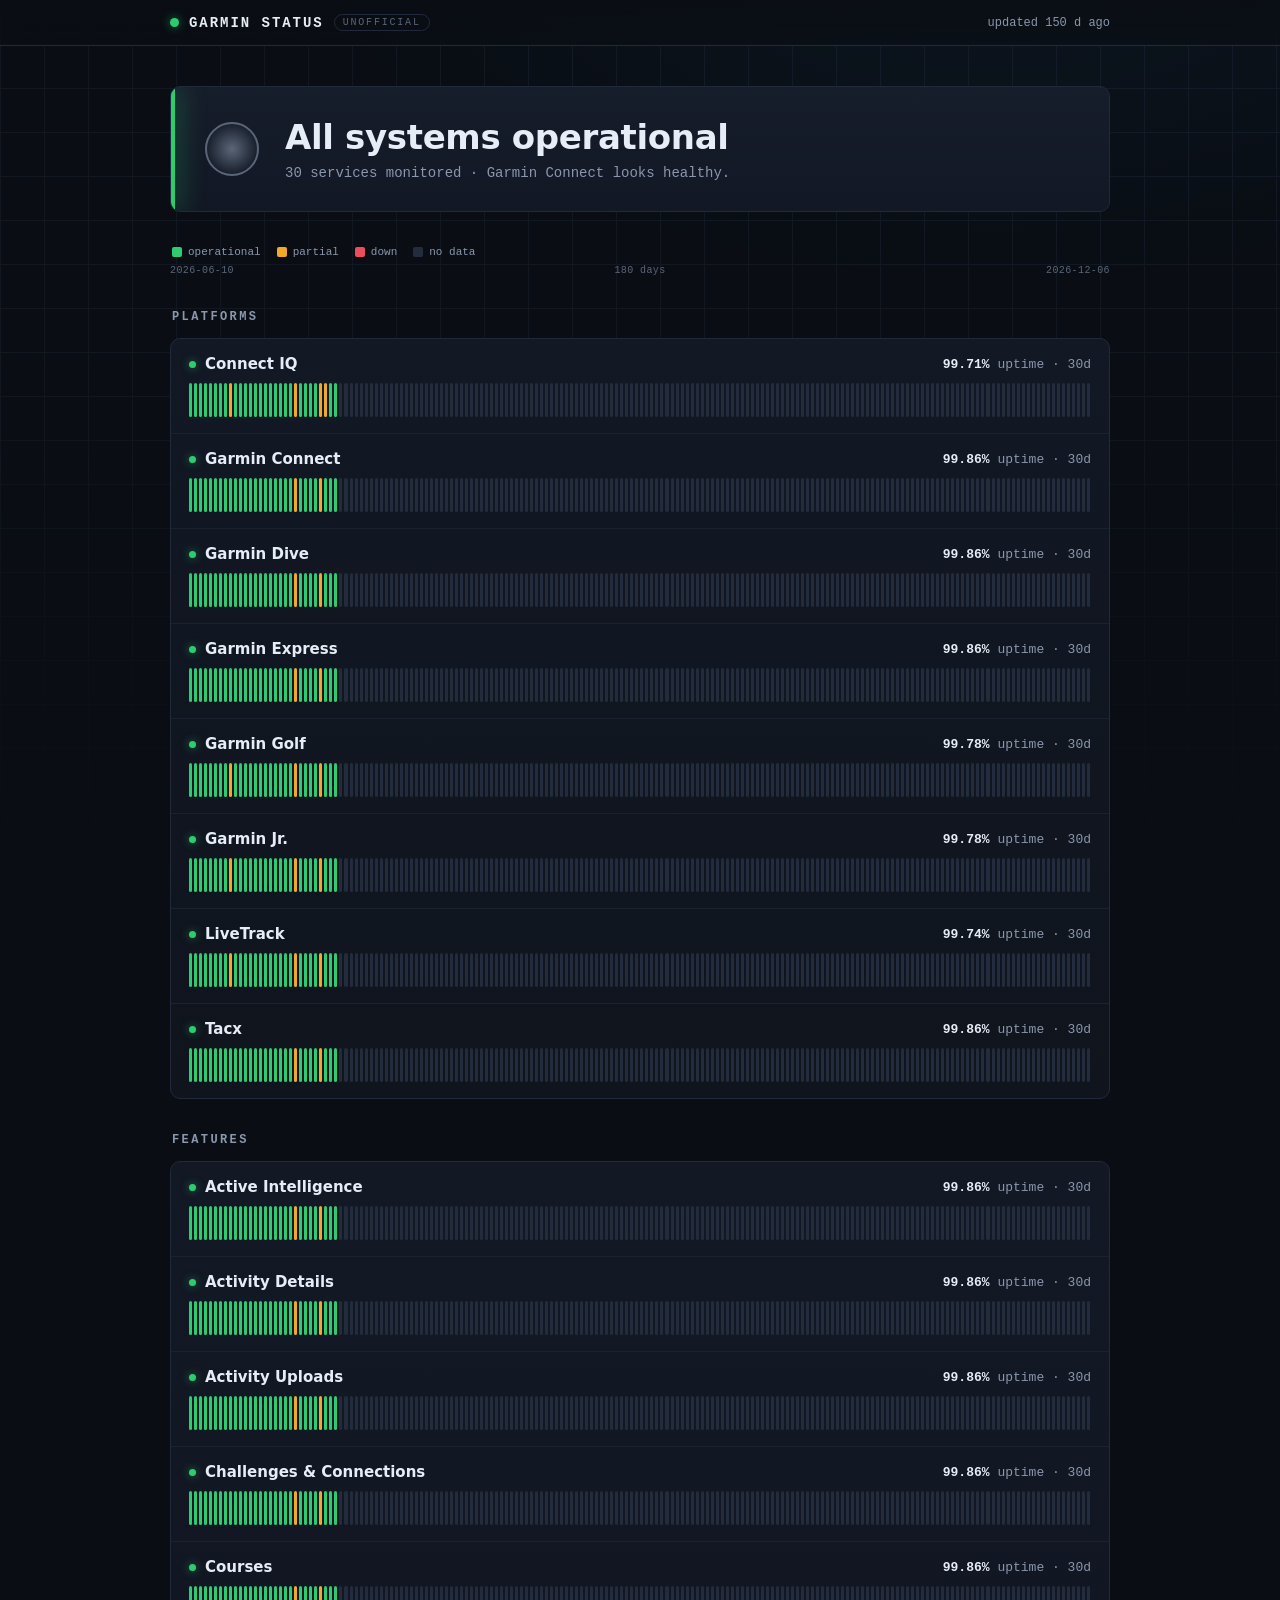
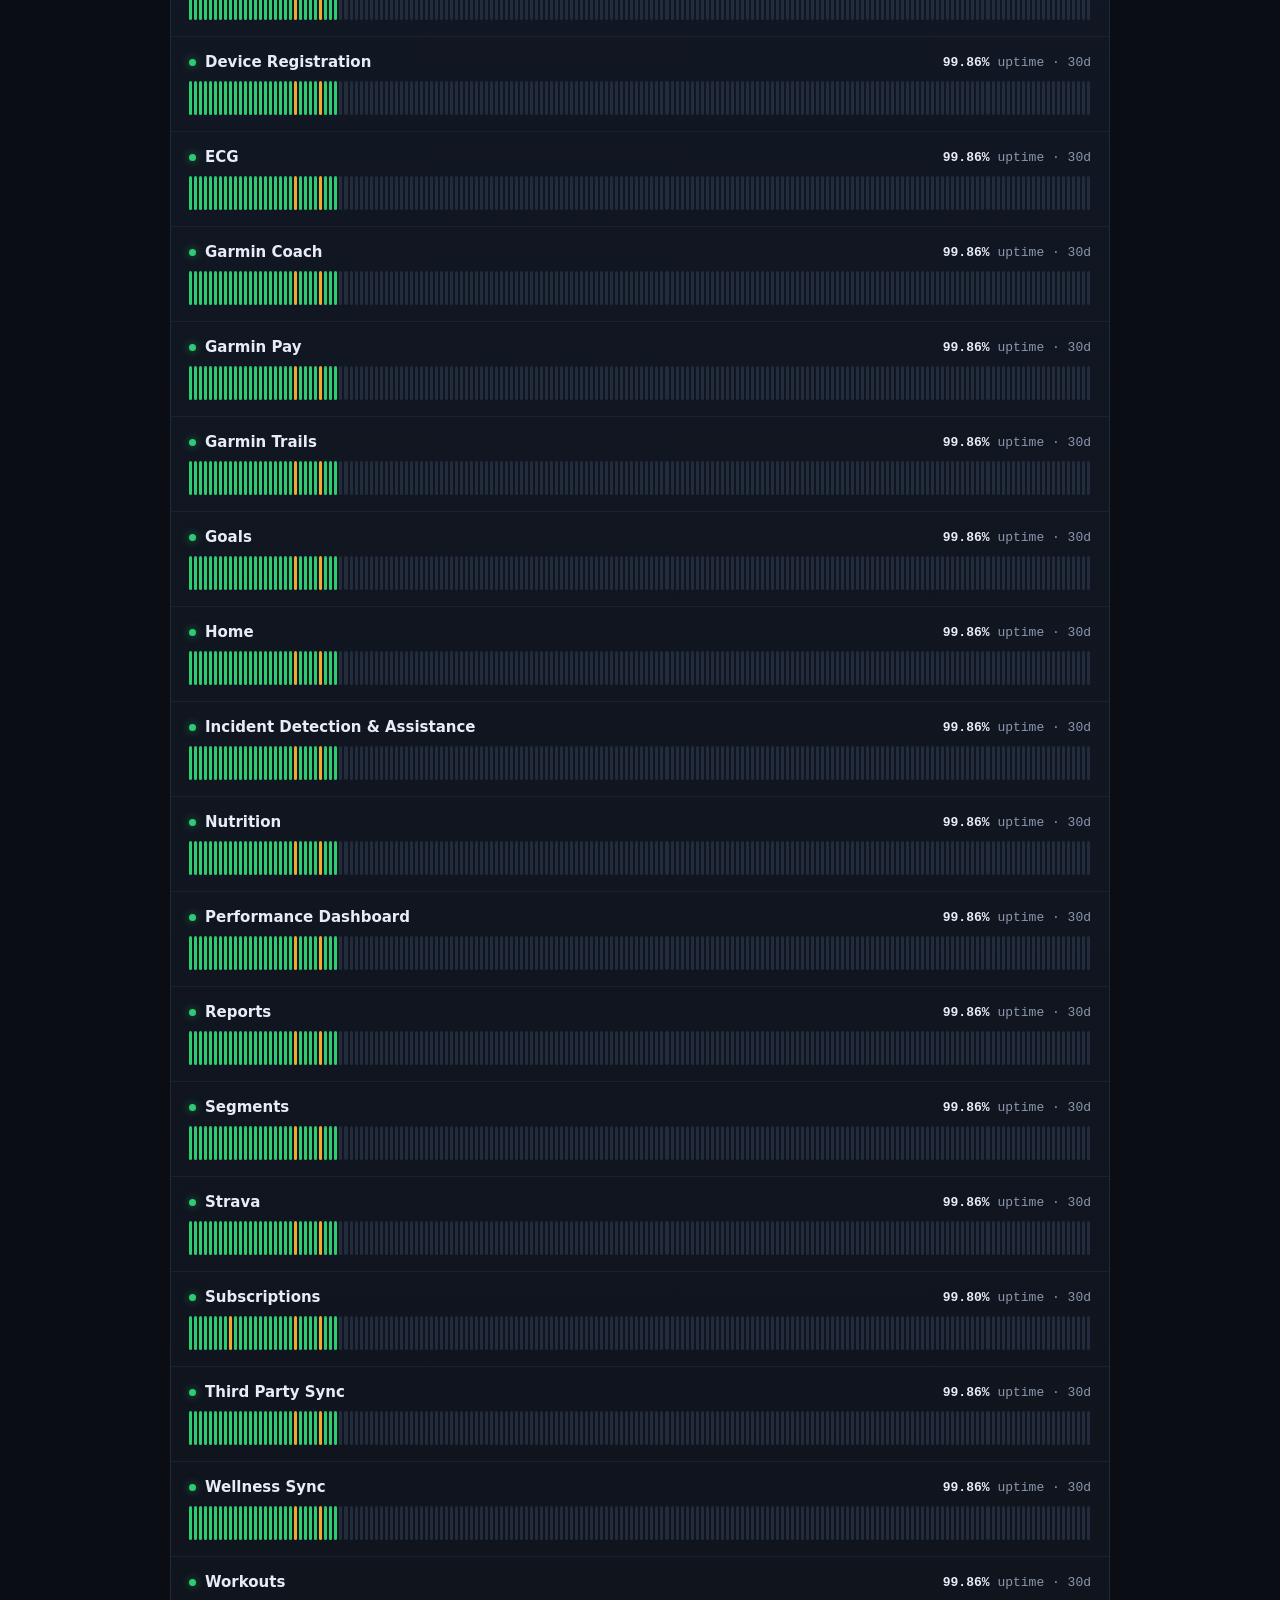
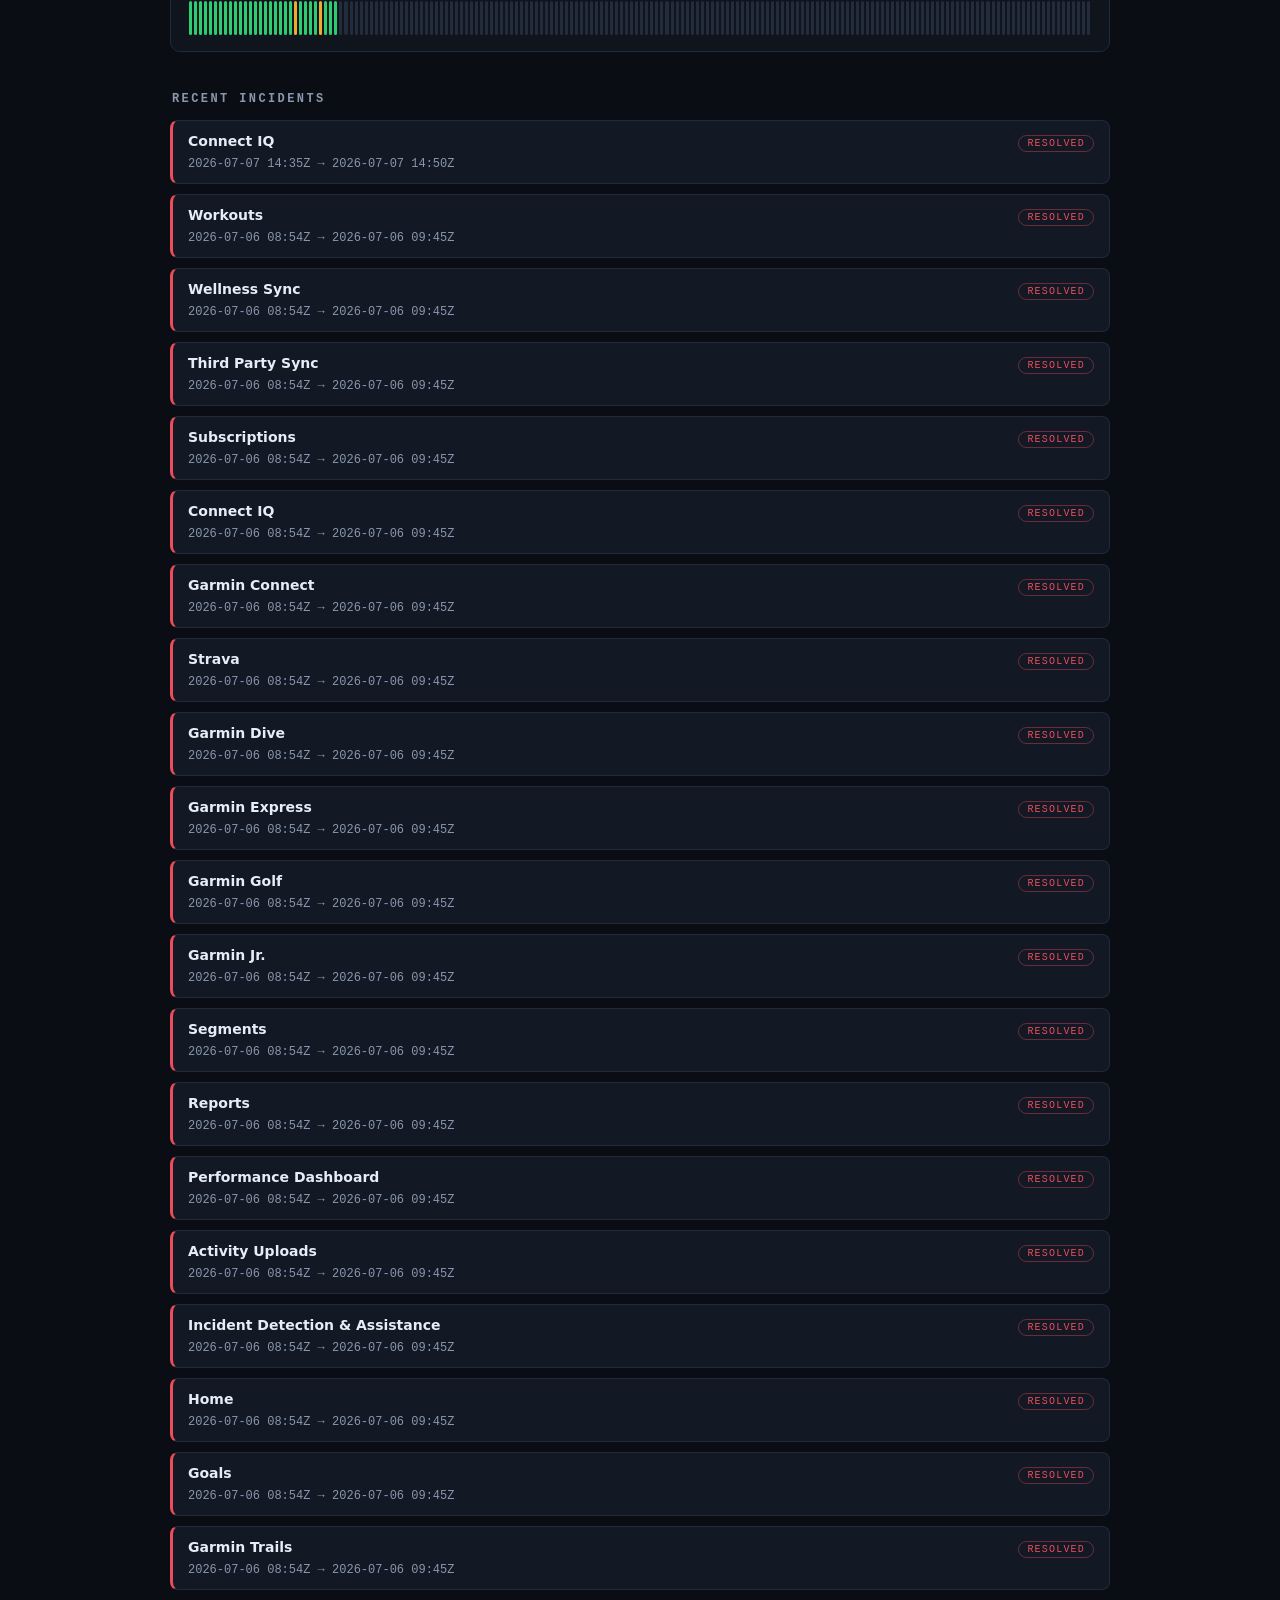
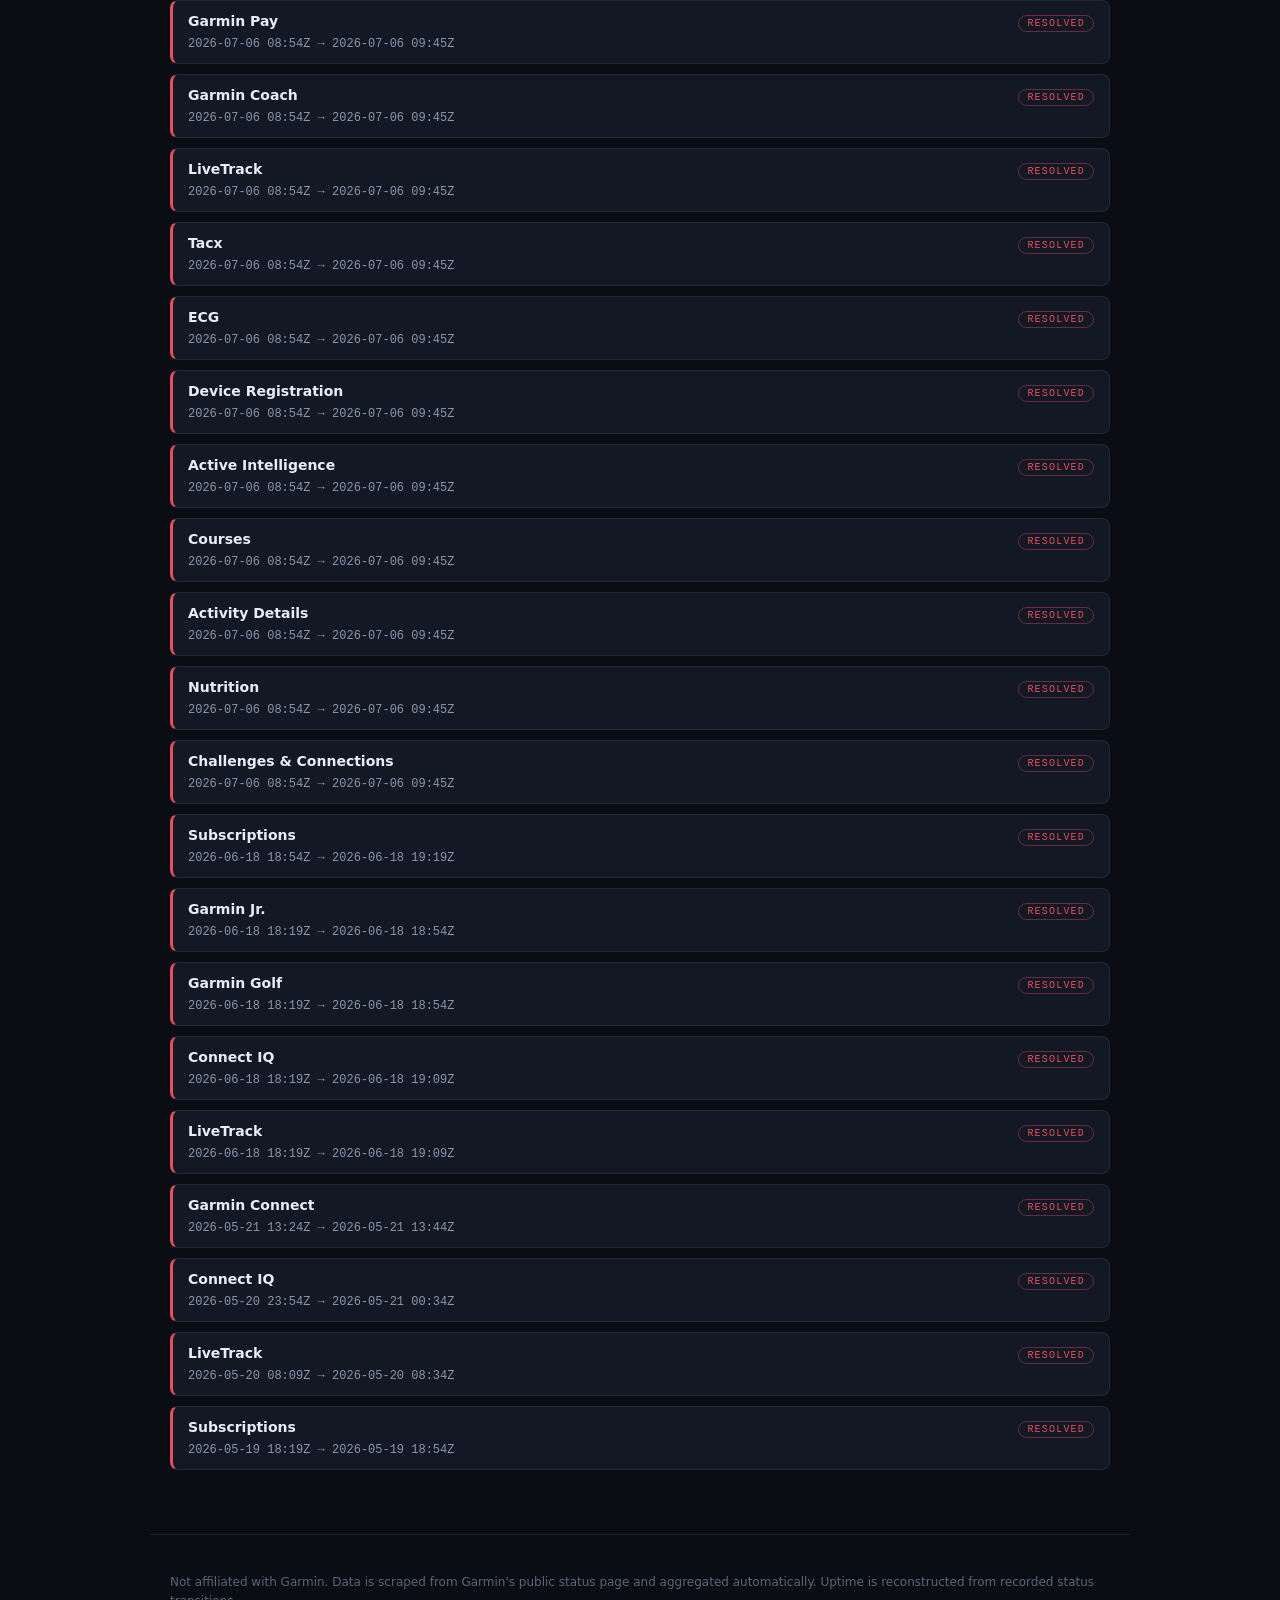
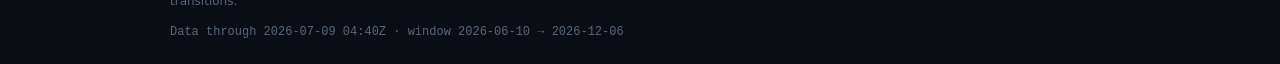
==== index.html @ 55c7b564 "publish status page" ====
<!doctype html>
<html lang="en">
<head>
  <meta charset="utf-8" />
  <meta name="viewport" content="width=device-width, initial-scale=1" />
  <title>Garmin Status — unofficial uptime history</title>
  <meta name="description" content="Unofficial Garmin Connect status page with 180 days of uptime history." />
  <link rel="icon" href="data:image/svg+xml,%3Csvg xmlns='http://www.w3.org/2000/svg' viewBox='0 0 100 100'%3E%3Ctext y='.9em' font-size='90'%3E%F0%9F%93%A1%3C/text%3E%3C/svg%3E" />
  <link rel="stylesheet" href="style.css" />
</head>
<body>
  <div class="grid-bg" aria-hidden="true"></div>

  <header class="masthead">
    <div class="masthead__inner">
      <div class="brand">
        <span class="brand__dot" id="brandDot"></span>
        <span class="brand__name">GARMIN&nbsp;STATUS</span>
        <span class="brand__tag">unofficial</span>
      </div>
      <div class="masthead__meta" id="lastChecked">—</div>
    </div>
  </header>

  <main class="wrap" id="app" aria-live="polite">
    <section class="hero" id="hero">
      <div class="hero__pulse" id="heroPulse"></div>
      <div class="hero__text">
        <h1 class="hero__headline" id="heroHeadline">Loading status…</h1>
        <p class="hero__sub" id="heroSub">Fetching the last 180 days of uptime history.</p>
      </div>
    </section>

    <div id="sections"></div>

    <section class="incidents" id="incidentsSection" hidden>
      <h2 class="section__title">Recent incidents</h2>
      <ol class="incident-list" id="incidentList"></ol>
    </section>
  </main>

  <footer class="foot">
    <p>
      Not affiliated with Garmin. Data is scraped from Garmin's public status page and
      aggregated automatically. Uptime is reconstructed from recorded status transitions.
    </p>
    <p class="foot__span" id="footSpan"></p>
  </footer>

  <div class="tip" id="tip" role="tooltip" hidden></div>

  <script src="app.js"></script>
</body>
</html>
---- style.css ----
/* Garmin Status — instrument-panel / industrial-minimal.
   One dark field, monospace data, semantic status accents. */

:root {
  --bg:        #0a0e14;
  --bg-2:      #0f141d;
  --panel:     #121824;
  --panel-2:   #161d2b;
  --line:      #212a3a;
  --line-soft: #1a2230;
  --text:      #e6edf6;
  --text-dim:  #8a97ad;
  --text-faint:#5a6678;

  --up:      #2ecc71;
  --up-glow: rgba(46, 204, 113, 0.55);
  --partial: #f0a92b;
  --down:    #ec4d5a;
  --down-glow: rgba(236, 77, 90, 0.5);
  --empty:   #232c3c;

  --accent:  #3ba9ff;

  --mono: ui-monospace, "SF Mono", "JetBrains Mono", "Fira Code", Menlo, Consolas, monospace;
  --sans: -apple-system, BlinkMacSystemFont, "Segoe UI", Inter, Roboto, system-ui, sans-serif;

  --radius: 10px;
  --maxw: 980px;
}

* { box-sizing: border-box; }

html, body {
  margin: 0;
  padding: 0;
  background: var(--bg);
  color: var(--text);
  font-family: var(--sans);
  -webkit-font-smoothing: antialiased;
  text-rendering: optimizeLegibility;
}

body { min-height: 100vh; position: relative; overflow-x: hidden; }

/* Atmospheric grid + radial glow behind everything */
.grid-bg {
  position: fixed;
  inset: 0;
  z-index: 0;
  pointer-events: none;
  background:
    radial-gradient(1200px 620px at 78% -8%, rgba(59, 169, 255, 0.10), transparent 60%),
    radial-gradient(900px 500px at 8% 110%, rgba(46, 204, 113, 0.06), transparent 55%),
    linear-gradient(var(--line-soft) 1px, transparent 1px) 0 0 / 100% 44px,
    linear-gradient(90deg, var(--line-soft) 1px, transparent 1px) 0 0 / 44px 100%;
  mask-image: linear-gradient(180deg, #000 0%, #000 40%, transparent 92%);
  opacity: 0.5;
}

.wrap { position: relative; z-index: 1; max-width: var(--maxw); margin: 0 auto; padding: 0 20px 64px; }

/* Masthead ------------------------------------------------------------ */
.masthead {
  position: sticky; top: 0; z-index: 5;
  backdrop-filter: blur(10px);
  background: linear-gradient(180deg, rgba(10, 14, 20, 0.92), rgba(10, 14, 20, 0.62));
  border-bottom: 1px solid var(--line);
}
.masthead__inner {
  max-width: var(--maxw); margin: 0 auto; padding: 14px 20px;
  display: flex; align-items: center; justify-content: space-between; gap: 16px;
}
.brand { display: flex; align-items: center; gap: 10px; }
.brand__dot {
  width: 9px; height: 9px; border-radius: 50%;
  background: var(--text-faint); box-shadow: 0 0 0 0 transparent;
  transition: background .4s ease, box-shadow .4s ease;
}
.brand__name { font-family: var(--mono); font-weight: 600; letter-spacing: .14em; font-size: 14px; }
.brand__tag {
  font-family: var(--mono); font-size: 10px; letter-spacing: .18em; text-transform: uppercase;
  color: var(--text-faint); border: 1px solid var(--line); border-radius: 999px; padding: 2px 8px;
}
.masthead__meta { font-family: var(--mono); font-size: 12px; color: var(--text-dim); }

/* Hero ---------------------------------------------------------------- */
.hero {
  position: relative;
  margin: 40px 0 34px;
  padding: 30px 30px 30px 34px;
  border: 1px solid var(--line);
  border-radius: var(--radius);
  background: linear-gradient(180deg, var(--panel-2), var(--panel));
  display: flex; align-items: center; gap: 26px;
  overflow: hidden;
}
.hero::before {
  content: ""; position: absolute; left: 0; top: 0; bottom: 0; width: 4px;
  background: var(--text-faint); transition: background .5s ease, box-shadow .5s ease;
}
.hero.is-up::before      { background: var(--up);      box-shadow: 0 0 26px 2px var(--up-glow); }
.hero.is-partial::before { background: var(--partial); box-shadow: 0 0 26px 2px rgba(240,169,43,.45); }
.hero.is-down::before    { background: var(--down);    box-shadow: 0 0 26px 2px var(--down-glow); }

.hero__pulse {
  flex: 0 0 auto; width: 54px; height: 54px; border-radius: 50%;
  background: radial-gradient(circle at 50% 50%, var(--text-faint), transparent 70%);
  position: relative;
}
.hero__pulse::after {
  content: ""; position: absolute; inset: 0; border-radius: 50%;
  border: 2px solid currentColor; color: var(--text-faint);
}
.hero.is-up .hero__pulse      { color: var(--up); }
.hero.is-partial .hero__pulse { color: var(--partial); }
.hero.is-down .hero__pulse    { color: var(--down); }
.hero.is-up .hero__pulse::after,
.hero.is-partial .hero__pulse::after,
.hero.is-down .hero__pulse::after { animation: ping 2.4s ease-out infinite; }
@keyframes ping {
  0%   { transform: scale(.55); opacity: .9; }
  70%  { transform: scale(1.25); opacity: 0; }
  100% { opacity: 0; }
}

.hero__headline { margin: 0; font-size: clamp(22px, 4vw, 34px); font-weight: 650; letter-spacing: -0.01em; }
.hero__sub { margin: 8px 0 0; color: var(--text-dim); font-size: 14px; font-family: var(--mono); }

/* Sections & service rows -------------------------------------------- */
.section { margin: 34px 0; animation: rise .5s both; }
.section__title {
  font-family: var(--mono); font-size: 12px; letter-spacing: .2em; text-transform: uppercase;
  color: var(--text-dim); margin: 0 0 14px; padding-left: 2px;
}

.panel {
  border: 1px solid var(--line); border-radius: var(--radius);
  background: linear-gradient(180deg, var(--panel), var(--bg-2));
  overflow: hidden;
}
.svc {
  padding: 16px 18px;
  border-top: 1px solid var(--line-soft);
}
.svc:first-child { border-top: none; }
.svc__head { display: flex; align-items: baseline; justify-content: space-between; gap: 12px; margin-bottom: 10px; }
.svc__name { font-weight: 560; font-size: 15px; display: flex; align-items: center; gap: 9px; }
.svc__name .pip { width: 7px; height: 7px; border-radius: 50%; background: var(--empty); flex: 0 0 auto; }
.svc__name.is-up .pip      { background: var(--up);      box-shadow: 0 0 8px var(--up-glow); }
.svc__name.is-down .pip    { background: var(--down);    box-shadow: 0 0 8px var(--down-glow); }
.svc__uptime { font-family: var(--mono); font-size: 13px; color: var(--text-dim); white-space: nowrap; }
.svc__uptime b { color: var(--text); font-weight: 600; }

/* 180-day bar strip */
.bars {
  display: flex; gap: 2px; align-items: stretch; height: 34px;
  overflow-x: auto; overflow-y: hidden; scrollbar-width: none;
}
.bars::-webkit-scrollbar { display: none; }
.bar {
  flex: 1 0 3px; min-width: 3px; border-radius: 2px;
  background: var(--empty);
  transition: transform .1s ease, filter .1s ease;
  cursor: default;
}
.bar.up      { background: var(--up); }
.bar.partial { background: var(--partial); }
.bar.down    { background: var(--down); }
.bar:hover { transform: scaleY(1.12); filter: brightness(1.25); }

.bars__axis {
  display: flex; justify-content: space-between;
  font-family: var(--mono); font-size: 10px; color: var(--text-faint);
  margin-top: 7px; letter-spacing: .04em;
}

/* Incidents ----------------------------------------------------------- */
.incidents { margin-top: 40px; }
.incident-list { list-style: none; margin: 0; padding: 0; display: grid; gap: 10px; }
.incident {
  border: 1px solid var(--line); border-left: 3px solid var(--down);
  border-radius: 8px; background: var(--panel);
  padding: 12px 15px;
}
.incident.ongoing { border-left-color: var(--partial); }
.incident__top { display: flex; justify-content: space-between; gap: 12px; align-items: baseline; }
.incident__svc { font-weight: 560; font-size: 14px; }
.incident__badge {
  font-family: var(--mono); font-size: 10px; letter-spacing: .12em; text-transform: uppercase;
  color: var(--down); border: 1px solid rgba(236,77,90,.4); border-radius: 999px; padding: 2px 8px;
}
.incident.ongoing .incident__badge { color: var(--partial); border-color: rgba(240,169,43,.45); }
.incident__when { font-family: var(--mono); font-size: 12px; color: var(--text-dim); margin-top: 5px; }
.incident__reasons { margin: 8px 0 0; padding-left: 16px; color: var(--text-dim); font-size: 13px; }

/* Footer -------------------------------------------------------------- */
.foot {
  position: relative; z-index: 1; max-width: var(--maxw); margin: 0 auto;
  padding: 26px 20px 48px; color: var(--text-faint); font-size: 12px; line-height: 1.6;
  border-top: 1px solid var(--line-soft);
}
.foot__span { font-family: var(--mono); margin-top: 6px; }

/* Tooltip ------------------------------------------------------------- */
.tip {
  position: fixed; z-index: 20; pointer-events: none;
  background: #05070b; border: 1px solid var(--line);
  border-radius: 7px; padding: 7px 10px; font-family: var(--mono); font-size: 11.5px;
  color: var(--text); box-shadow: 0 8px 26px rgba(0,0,0,.5);
  transform: translate(-50%, -120%); white-space: nowrap;
}
.tip .tip__date { color: var(--text-dim); }
.tip .tip__pct { font-weight: 600; }
.tip .tip__pct.up { color: var(--up); }
.tip .tip__pct.partial { color: var(--partial); }
.tip .tip__pct.down { color: var(--down); }
.tip .tip__pct.empty { color: var(--text-faint); }

/* Legend -------------------------------------------------------------- */
.legend { display: flex; gap: 16px; flex-wrap: wrap; margin: 6px 2px 0; font-family: var(--mono); font-size: 11px; color: var(--text-dim); }
.legend span { display: inline-flex; align-items: center; gap: 6px; }
.legend i { width: 10px; height: 10px; border-radius: 2px; display: inline-block; }
.legend .up { background: var(--up); }
.legend .partial { background: var(--partial); }
.legend .down { background: var(--down); }
.legend .empty { background: var(--empty); }

.error { color: var(--down); font-family: var(--mono); font-size: 14px; }

@keyframes rise { from { opacity: 0; transform: translateY(10px); } to { opacity: 1; transform: none; } }

@media (max-width: 560px) {
  .hero { padding: 22px; gap: 18px; }
  .hero__pulse { width: 42px; height: 42px; }
  .svc__head { flex-direction: column; gap: 4px; }
}

@media (prefers-reduced-motion: reduce) {
  * { animation: none !important; transition: none !important; }
}
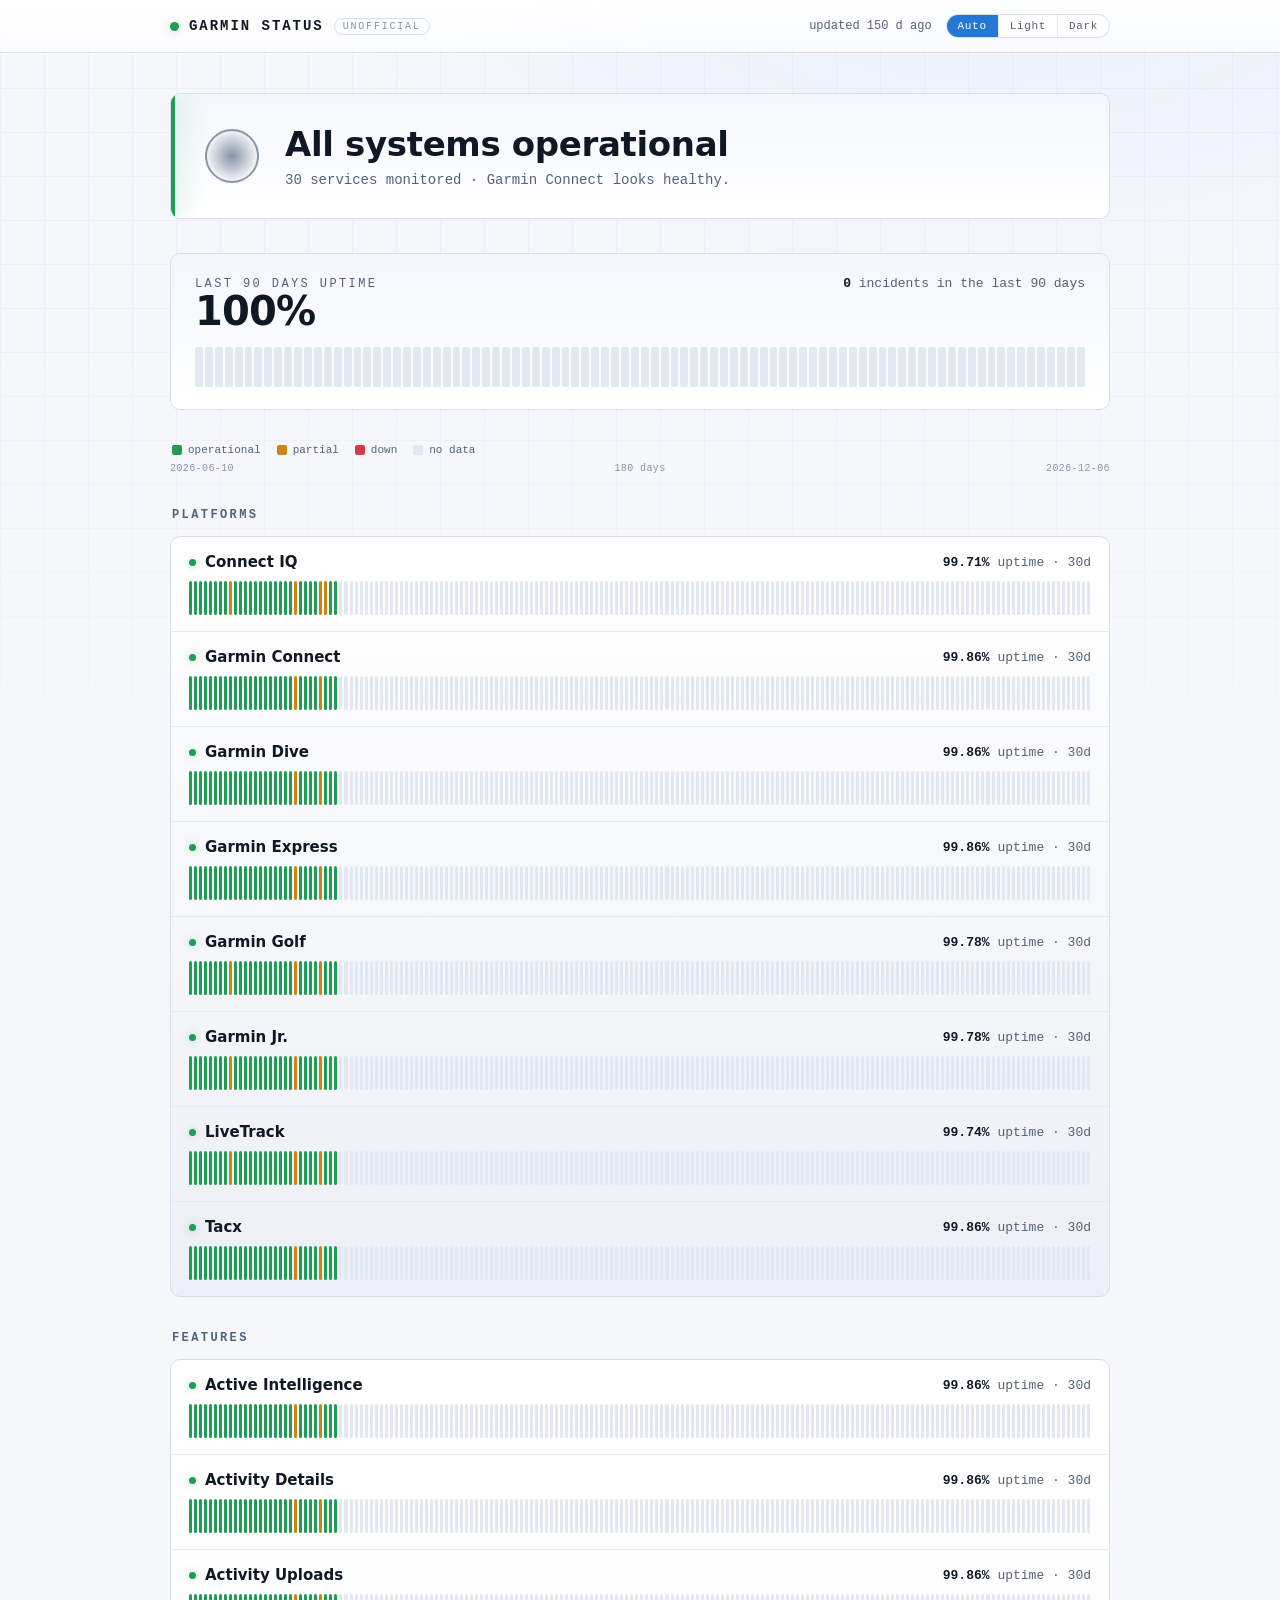
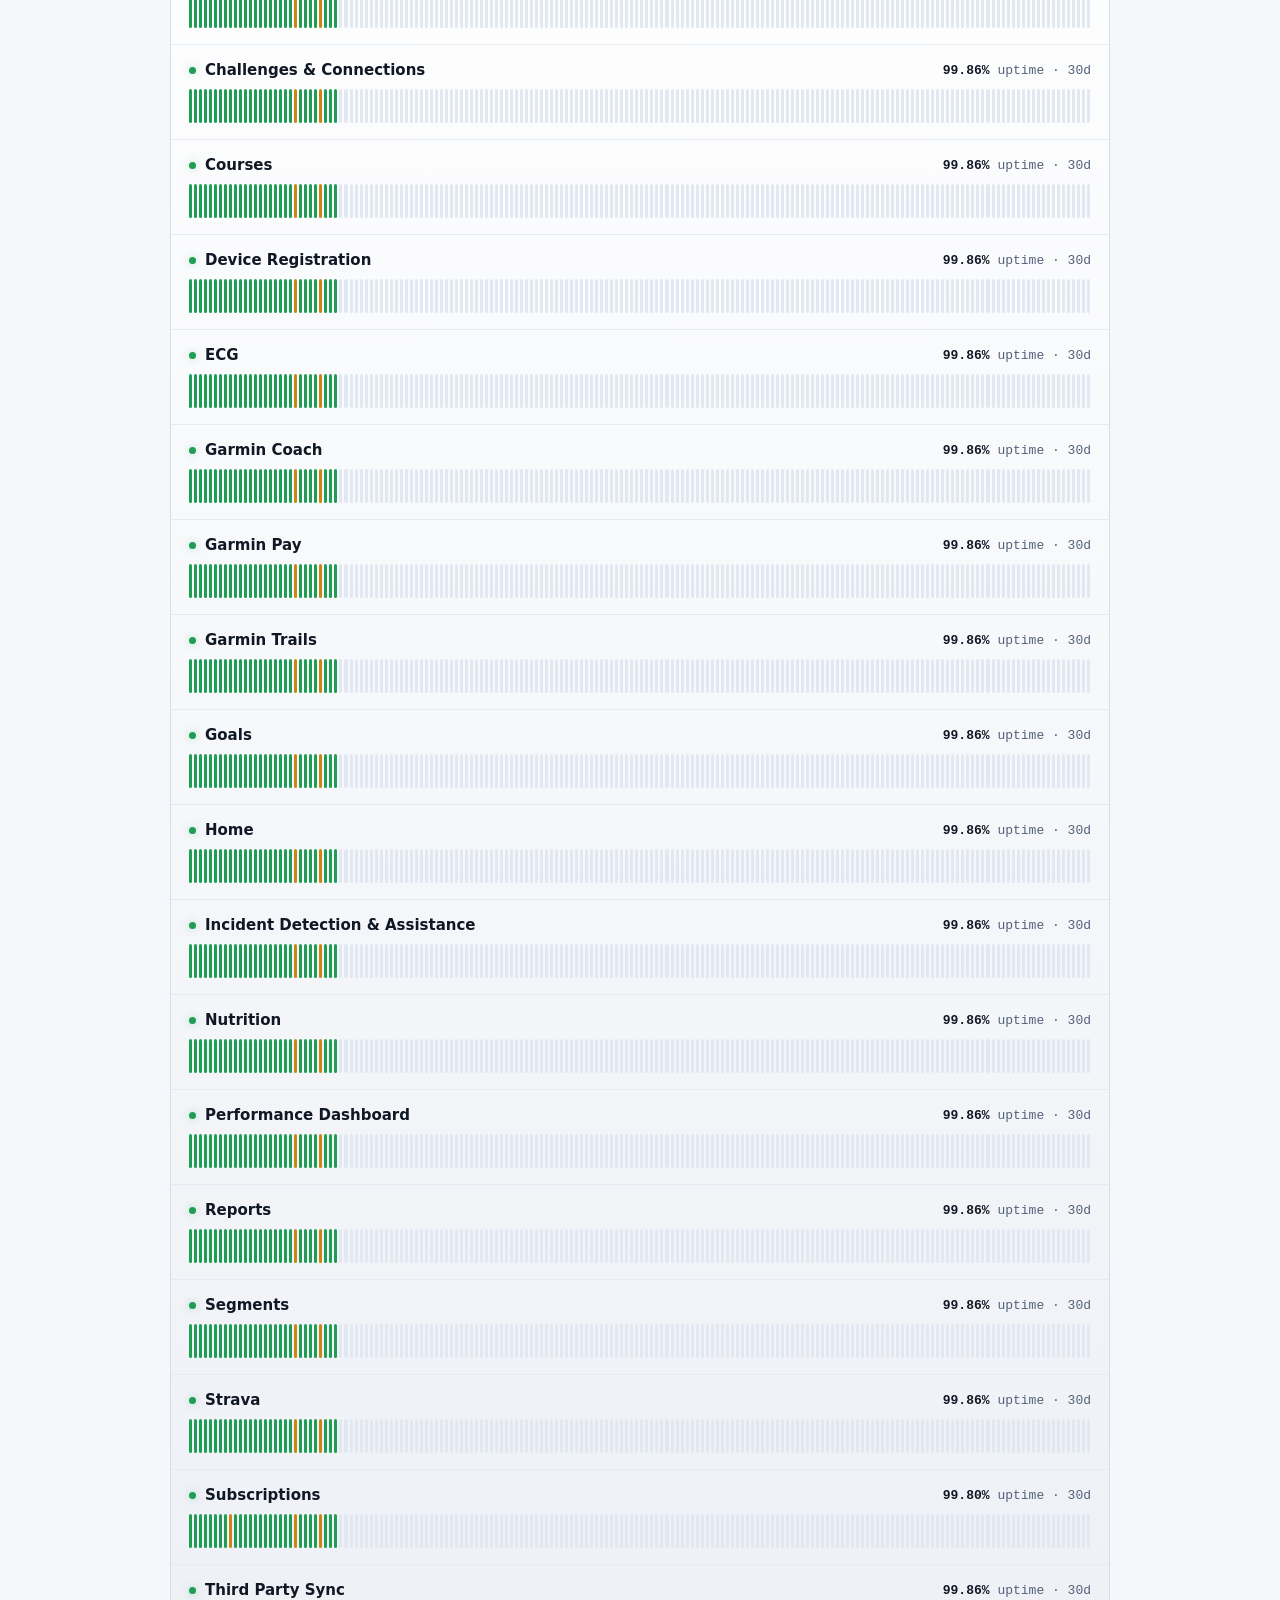
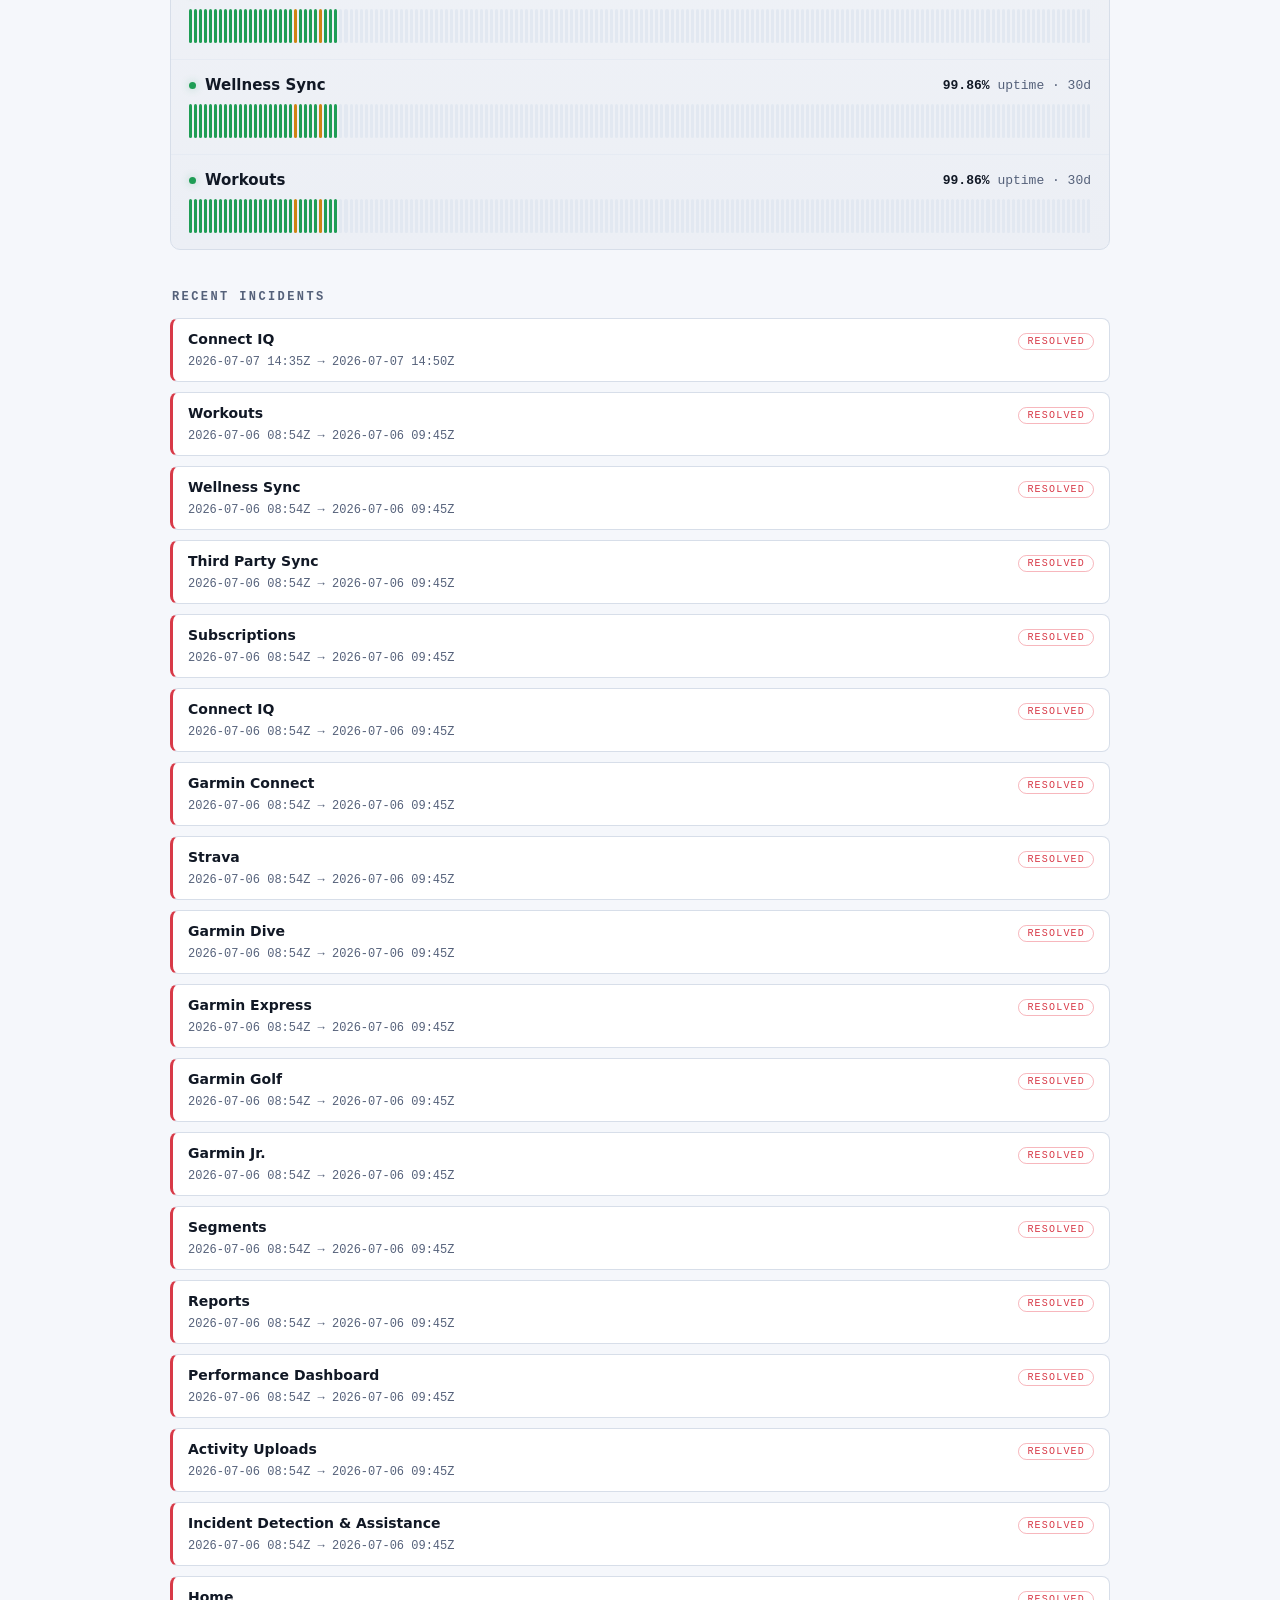
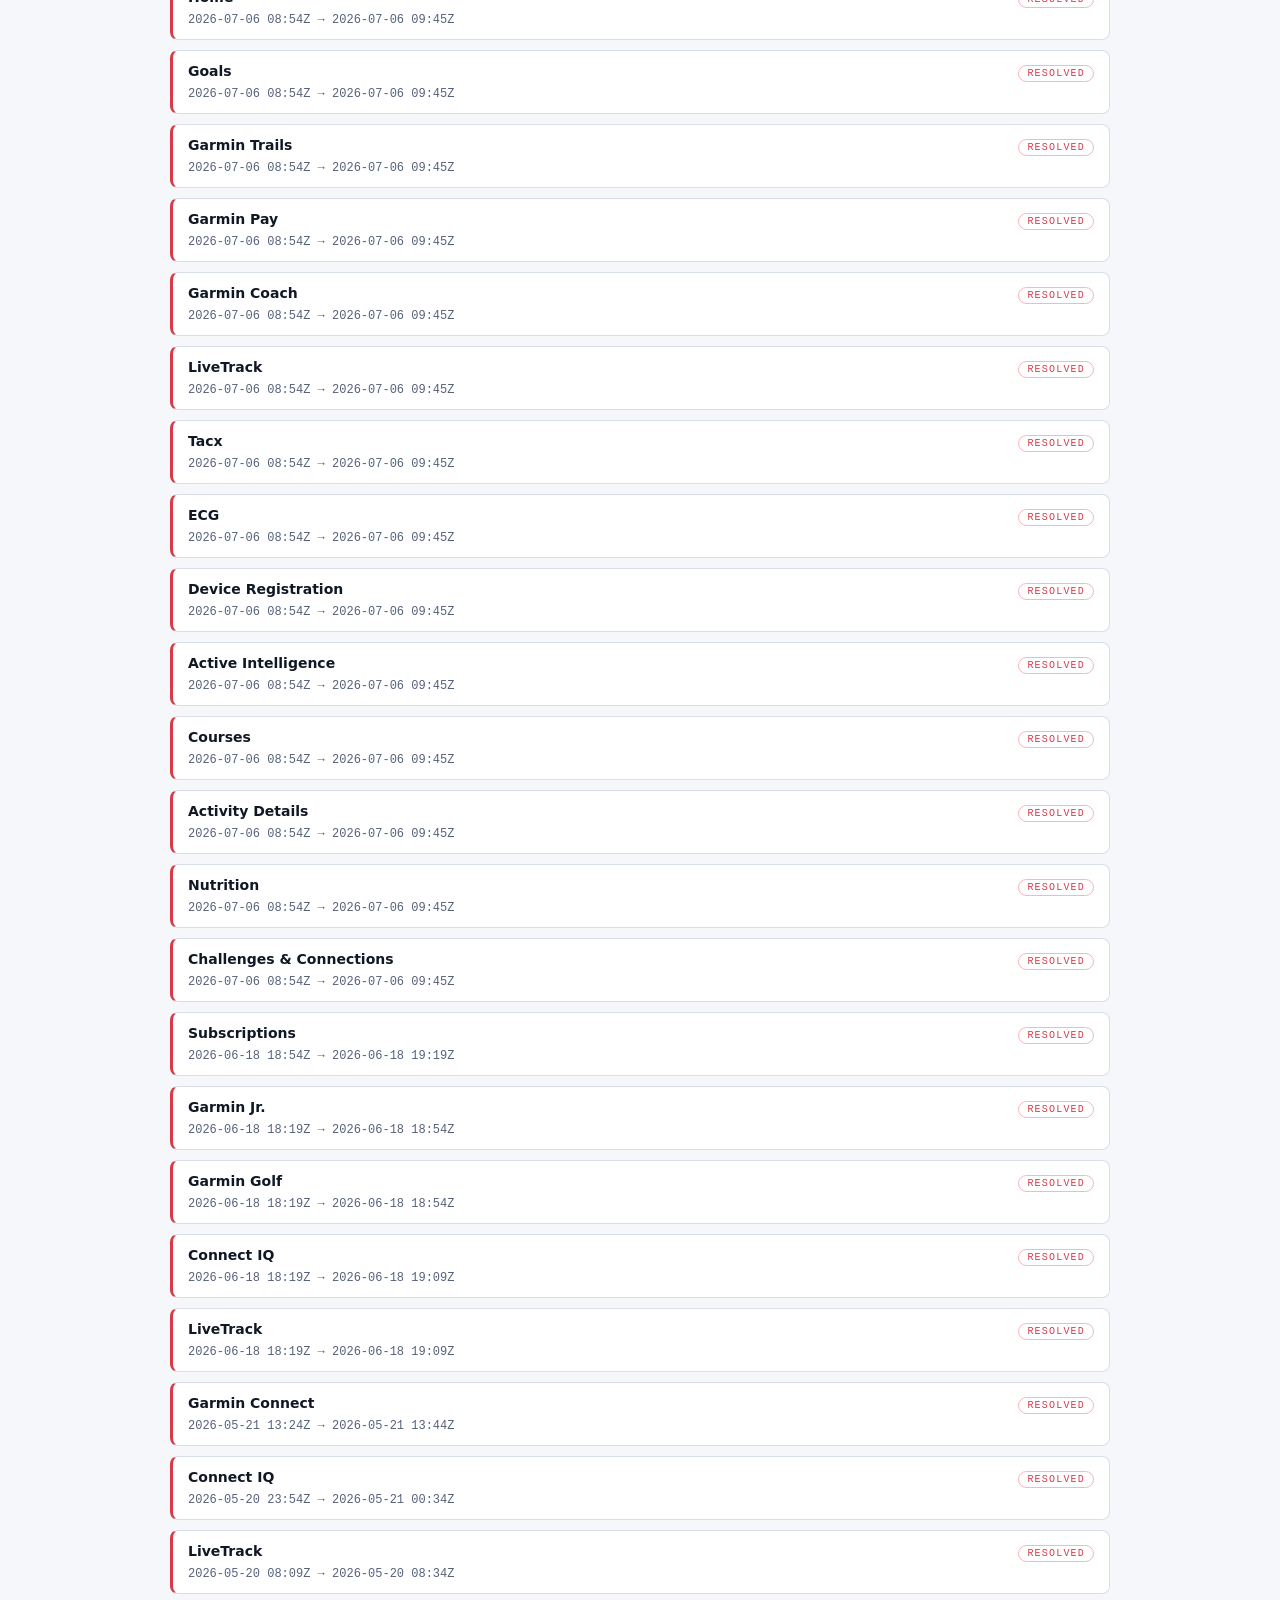
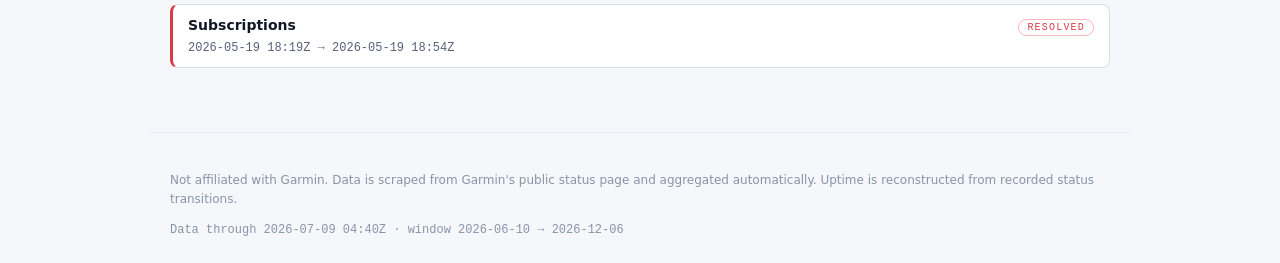
==== commit 07214205: "publish status page" ====
--- a/index.html
+++ b/index.html
@@ -6,6 +6,16 @@
   <title>Garmin Status — unofficial uptime history</title>
   <meta name="description" content="Unofficial Garmin Connect status page with 180 days of uptime history." />
   <link rel="icon" href="data:image/svg+xml,%3Csvg xmlns='http://www.w3.org/2000/svg' viewBox='0 0 100 100'%3E%3Ctext y='.9em' font-size='90'%3E%F0%9F%93%A1%3C/text%3E%3C/svg%3E" />
+  <script>
+    // Apply the saved theme before first paint to avoid a flash. No stored
+    // value (or "auto") leaves the attribute unset so prefers-color-scheme wins.
+    (function () {
+      try {
+        var t = localStorage.getItem("theme");
+        if (t === "light" || t === "dark") document.documentElement.dataset.theme = t;
+      } catch (e) { /* ignore */ }
+    })();
+  </script>
   <link rel="stylesheet" href="style.css" />
 </head>
 <body>
@@ -18,7 +28,14 @@
         <span class="brand__name">GARMIN&nbsp;STATUS</span>
         <span class="brand__tag">unofficial</span>
       </div>
-      <div class="masthead__meta" id="lastChecked">—</div>
+      <div class="masthead__right">
+        <span class="masthead__meta" id="lastChecked">—</span>
+        <div class="theme-toggle" id="themeToggle" role="group" aria-label="Theme">
+          <button type="button" data-mode="auto" title="Follow system theme">Auto</button>
+          <button type="button" data-mode="light" title="Light theme">Light</button>
+          <button type="button" data-mode="dark" title="Dark theme">Dark</button>
+        </div>
+      </div>
     </div>
   </header>
 
@@ -30,6 +47,8 @@
         <p class="hero__sub" id="heroSub">Fetching the last 180 days of uptime history.</p>
       </div>
     </section>
+
+    <section class="summary" id="summary" hidden></section>
 
     <div id="sections"></div>
 
--- a/style.css
+++ b/style.css
@@ -2,6 +2,16 @@
    One dark field, monospace data, semantic status accents. */
 
 :root {
+  /* non-color tokens (theme-independent) */
+  --mono: ui-monospace, "SF Mono", "JetBrains Mono", "Fira Code", Menlo, Consolas, monospace;
+  --sans: -apple-system, BlinkMacSystemFont, "Segoe UI", Inter, Roboto, system-ui, sans-serif;
+  --radius: 10px;
+  --maxw: 980px;
+}
+
+/* Dark theme — the default, and when explicitly selected. */
+:root,
+:root[data-theme="dark"] {
   --bg:        #0a0e14;
   --bg-2:      #0f141d;
   --panel:     #121824;
@@ -21,11 +31,72 @@
 
   --accent:  #3ba9ff;
 
-  --mono: ui-monospace, "SF Mono", "JetBrains Mono", "Fira Code", Menlo, Consolas, monospace;
-  --sans: -apple-system, BlinkMacSystemFont, "Segoe UI", Inter, Roboto, system-ui, sans-serif;
-
-  --radius: 10px;
-  --maxw: 980px;
+  --masthead-a: rgba(10, 14, 20, 0.92);
+  --masthead-b: rgba(10, 14, 20, 0.62);
+  --tip-bg:     #05070b;
+  --glow-1:     rgba(59, 169, 255, 0.10);
+  --glow-2:     rgba(46, 204, 113, 0.06);
+  --grid-opacity: 0.5;
+}
+
+/* Light theme, when explicitly selected. */
+:root[data-theme="light"] {
+  --bg:        #f5f7fb;
+  --bg-2:      #eceff5;
+  --panel:     #ffffff;
+  --panel-2:   #f3f6fb;
+  --line:      #d7dee9;
+  --line-soft: #e6ebf3;
+  --text:      #111825;
+  --text-dim:  #55617a;
+  --text-faint:#8894a8;
+
+  --up:      #1f9d55;
+  --up-glow: rgba(31, 157, 85, 0.30);
+  --partial: #cf8412;
+  --down:    #d83a48;
+  --down-glow: rgba(216, 58, 72, 0.28);
+  --empty:   #e2e8f1;
+
+  --accent:  #2478d4;
+
+  --masthead-a: rgba(255, 255, 255, 0.92);
+  --masthead-b: rgba(255, 255, 255, 0.60);
+  --tip-bg:     #ffffff;
+  --glow-1:     rgba(36, 120, 212, 0.08);
+  --glow-2:     rgba(31, 157, 85, 0.05);
+  --grid-opacity: 0.6;
+}
+
+/* Auto (no explicit choice) follows the OS preference. */
+@media (prefers-color-scheme: light) {
+  :root:not([data-theme]) {
+    --bg:        #f5f7fb;
+    --bg-2:      #eceff5;
+    --panel:     #ffffff;
+    --panel-2:   #f3f6fb;
+    --line:      #d7dee9;
+    --line-soft: #e6ebf3;
+    --text:      #111825;
+    --text-dim:  #55617a;
+    --text-faint:#8894a8;
+
+    --up:      #1f9d55;
+    --up-glow: rgba(31, 157, 85, 0.30);
+    --partial: #cf8412;
+    --down:    #d83a48;
+    --down-glow: rgba(216, 58, 72, 0.28);
+    --empty:   #e2e8f1;
+
+    --accent:  #2478d4;
+
+    --masthead-a: rgba(255, 255, 255, 0.92);
+    --masthead-b: rgba(255, 255, 255, 0.60);
+    --tip-bg:     #ffffff;
+    --glow-1:     rgba(36, 120, 212, 0.08);
+    --glow-2:     rgba(31, 157, 85, 0.05);
+    --grid-opacity: 0.6;
+  }
 }
 
 * { box-sizing: border-box; }
@@ -49,12 +120,12 @@
   z-index: 0;
   pointer-events: none;
   background:
-    radial-gradient(1200px 620px at 78% -8%, rgba(59, 169, 255, 0.10), transparent 60%),
-    radial-gradient(900px 500px at 8% 110%, rgba(46, 204, 113, 0.06), transparent 55%),
+    radial-gradient(1200px 620px at 78% -8%, var(--glow-1), transparent 60%),
+    radial-gradient(900px 500px at 8% 110%, var(--glow-2), transparent 55%),
     linear-gradient(var(--line-soft) 1px, transparent 1px) 0 0 / 100% 44px,
     linear-gradient(90deg, var(--line-soft) 1px, transparent 1px) 0 0 / 44px 100%;
   mask-image: linear-gradient(180deg, #000 0%, #000 40%, transparent 92%);
-  opacity: 0.5;
+  opacity: var(--grid-opacity);
 }
 
 .wrap { position: relative; z-index: 1; max-width: var(--maxw); margin: 0 auto; padding: 0 20px 64px; }
@@ -63,7 +134,7 @@
 .masthead {
   position: sticky; top: 0; z-index: 5;
   backdrop-filter: blur(10px);
-  background: linear-gradient(180deg, rgba(10, 14, 20, 0.92), rgba(10, 14, 20, 0.62));
+  background: linear-gradient(180deg, var(--masthead-a), var(--masthead-b));
   border-bottom: 1px solid var(--line);
 }
 .masthead__inner {
@@ -204,7 +275,7 @@
 /* Tooltip ------------------------------------------------------------- */
 .tip {
   position: fixed; z-index: 20; pointer-events: none;
-  background: #05070b; border: 1px solid var(--line);
+  background: var(--tip-bg); border: 1px solid var(--line);
   border-radius: 7px; padding: 7px 10px; font-family: var(--mono); font-size: 11.5px;
   color: var(--text); box-shadow: 0 8px 26px rgba(0,0,0,.5);
   transform: translate(-50%, -120%); white-space: nowrap;
@@ -238,3 +309,45 @@
 @media (prefers-reduced-motion: reduce) {
   * { animation: none !important; transition: none !important; }
 }
+
+/* Masthead right cluster + theme toggle -------------------------------- */
+.masthead__right { display: flex; align-items: center; gap: 14px; }
+.theme-toggle {
+  display: inline-flex; border: 1px solid var(--line); border-radius: 999px;
+  overflow: hidden; background: var(--panel);
+}
+.theme-toggle button {
+  appearance: none; border: 0; background: transparent; cursor: pointer;
+  font-family: var(--mono); font-size: 11px; letter-spacing: .06em;
+  color: var(--text-dim); padding: 5px 11px;
+  transition: background .15s ease, color .15s ease;
+}
+.theme-toggle button + button { border-left: 1px solid var(--line-soft); }
+.theme-toggle button:hover { color: var(--text); }
+.theme-toggle button[aria-pressed="true"] { background: var(--accent); color: #fff; }
+
+/* 90-day summary ------------------------------------------------------- */
+.summary {
+  margin: 8px 0 34px;
+  border: 1px solid var(--line); border-radius: var(--radius);
+  background: linear-gradient(180deg, var(--panel-2), var(--panel));
+  padding: 22px 24px;
+  animation: rise .5s both;
+}
+.summary__head {
+  display: flex; align-items: baseline; justify-content: space-between;
+  gap: 8px 24px; flex-wrap: wrap;
+}
+.summary__label {
+  font-family: var(--mono); font-size: 12px; letter-spacing: .2em;
+  text-transform: uppercase; color: var(--text-dim); margin: 0;
+}
+.summary__pct { font-size: clamp(28px, 5vw, 40px); font-weight: 680; letter-spacing: -.02em; line-height: 1; }
+.summary__incidents { font-family: var(--mono); font-size: 13px; color: var(--text-dim); }
+.summary__incidents b { color: var(--text); }
+.summary .bars { margin-top: 16px; height: 40px; }
+
+@media (max-width: 560px) {
+  .masthead__inner { flex-wrap: wrap; gap: 10px; }
+  .masthead__right { width: 100%; justify-content: space-between; }
+}
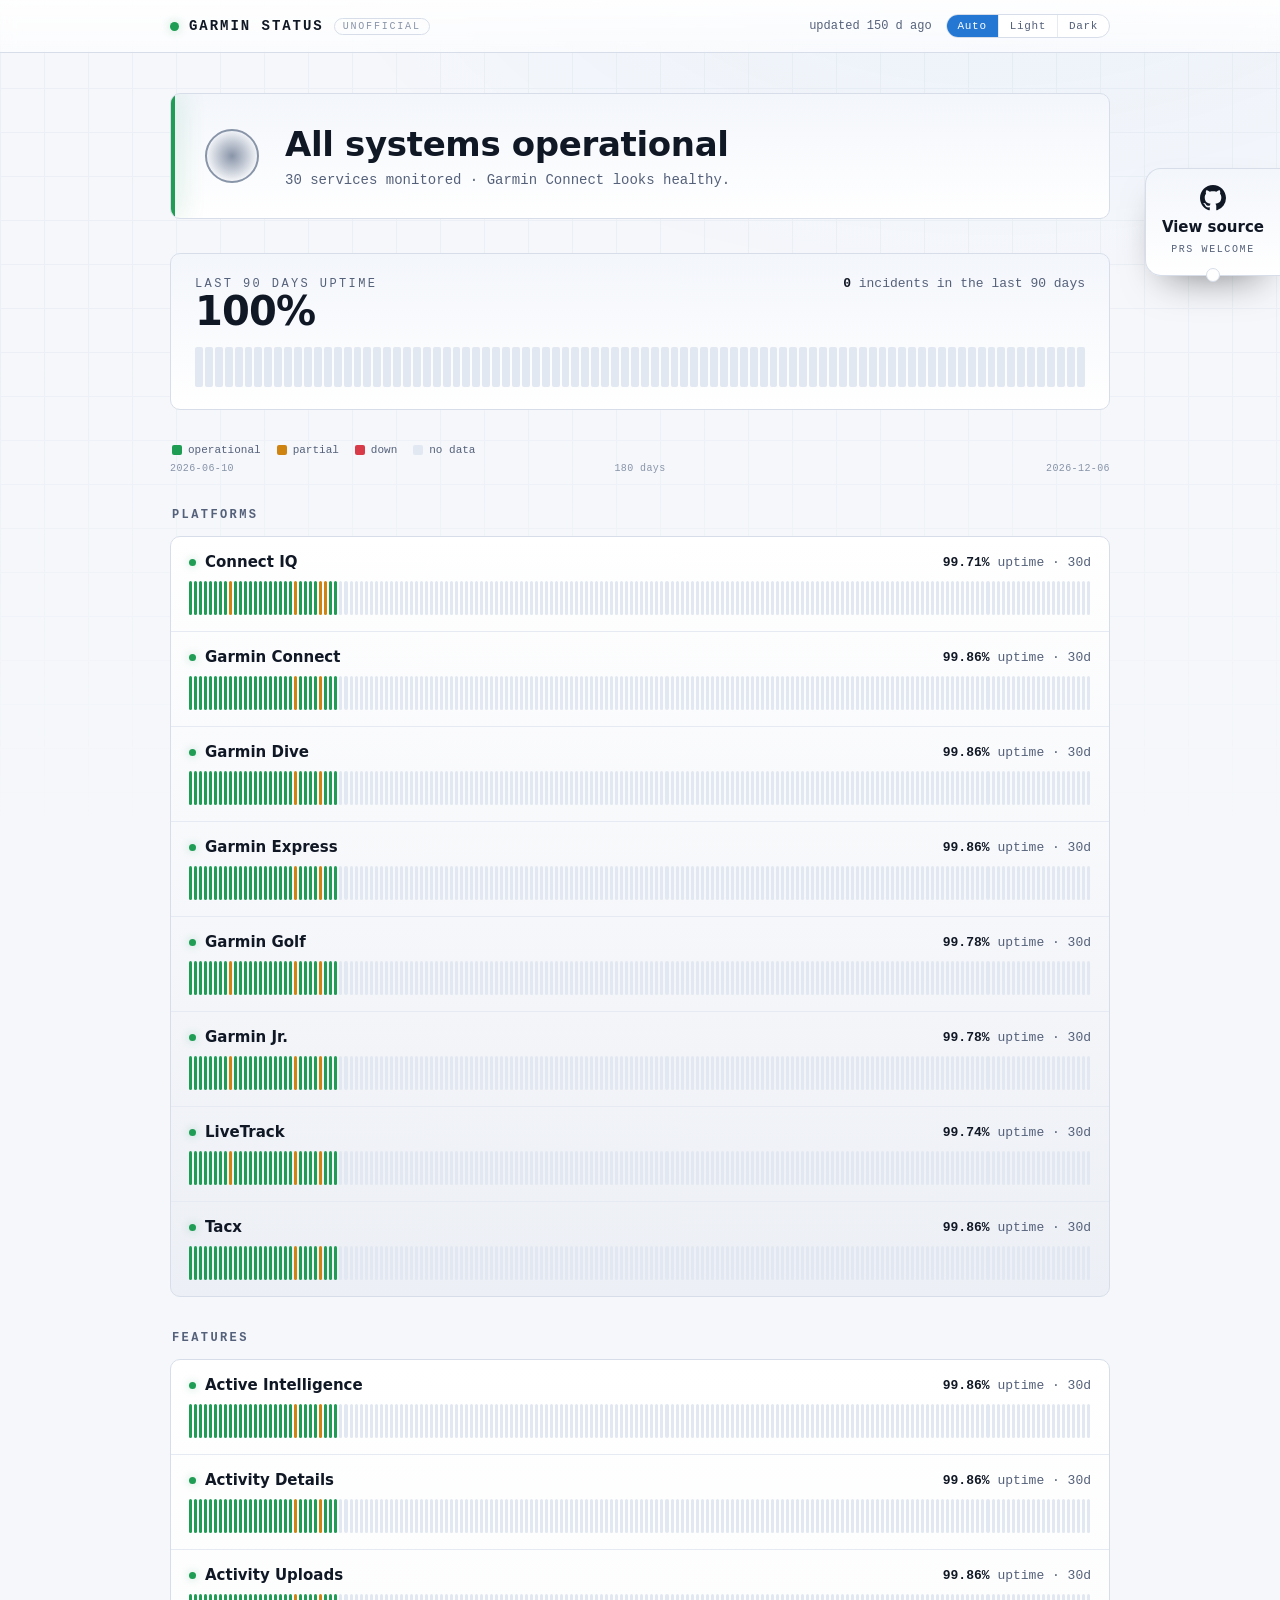
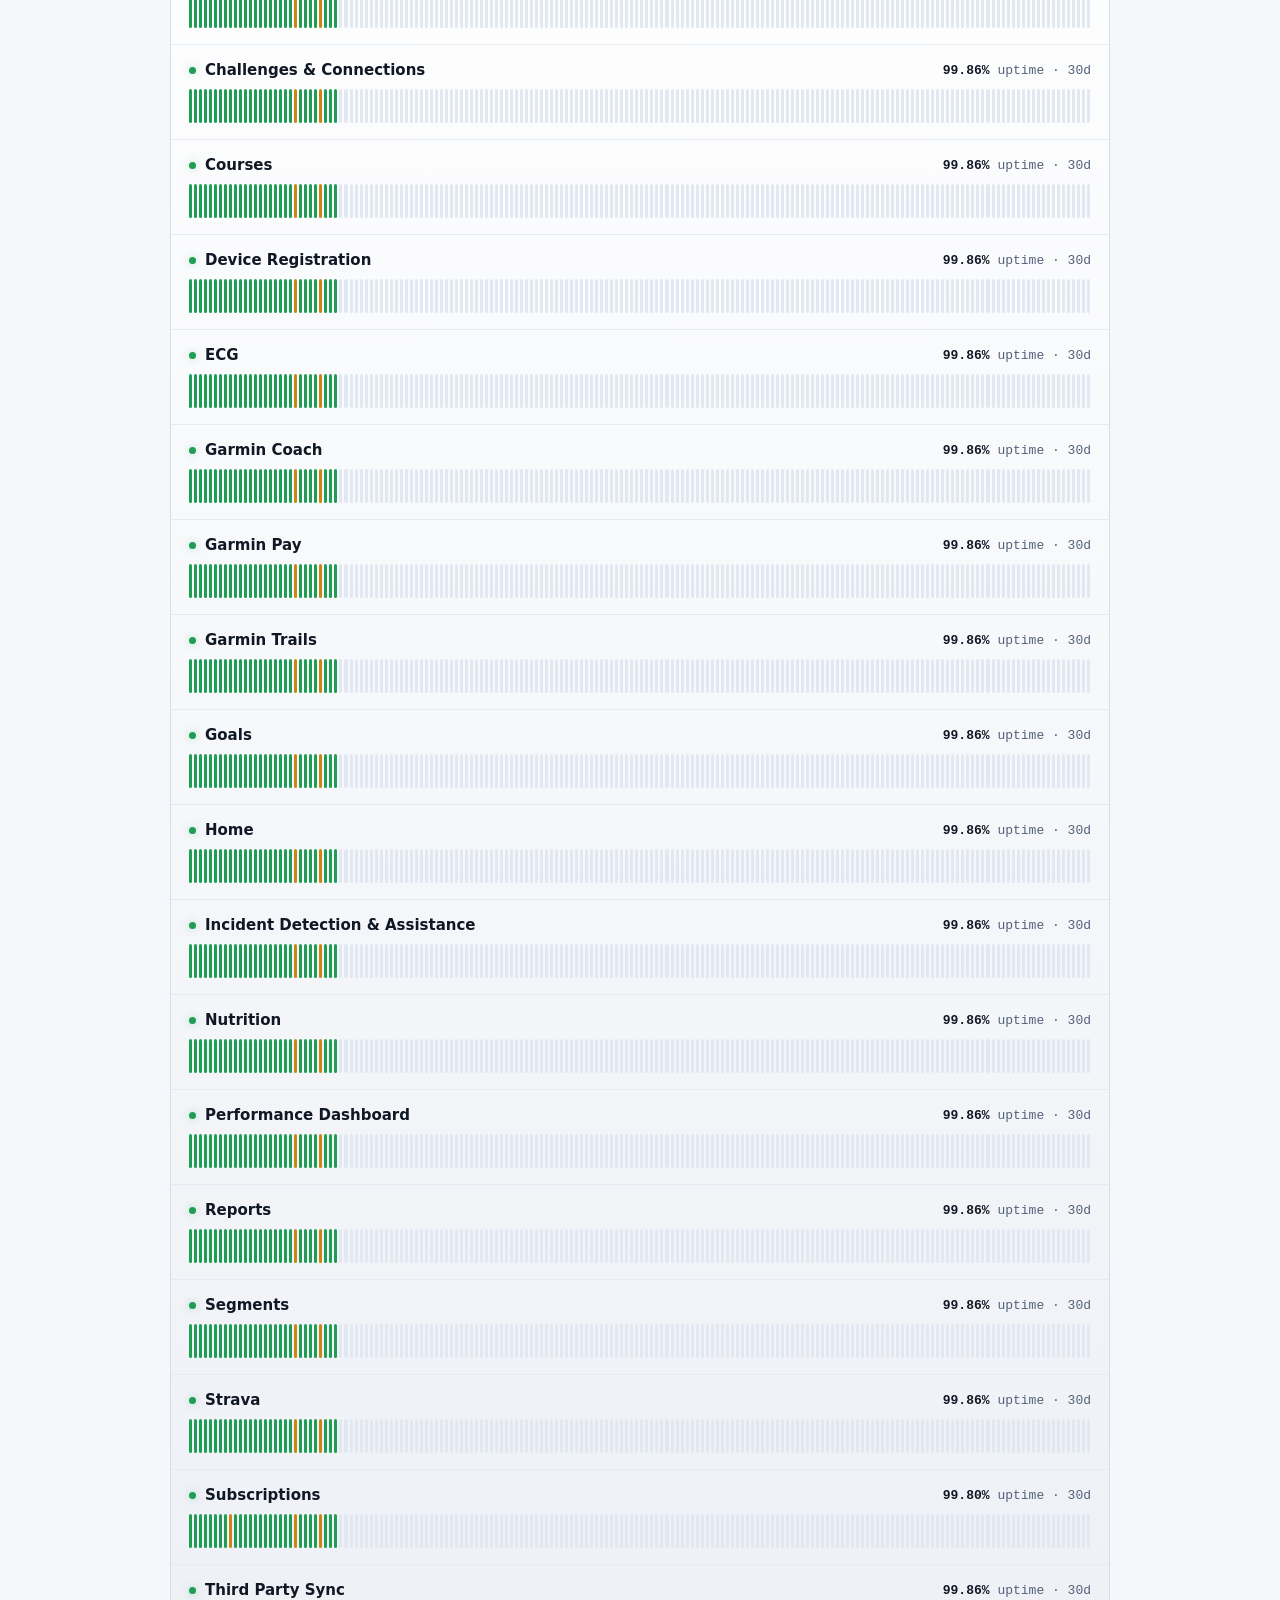
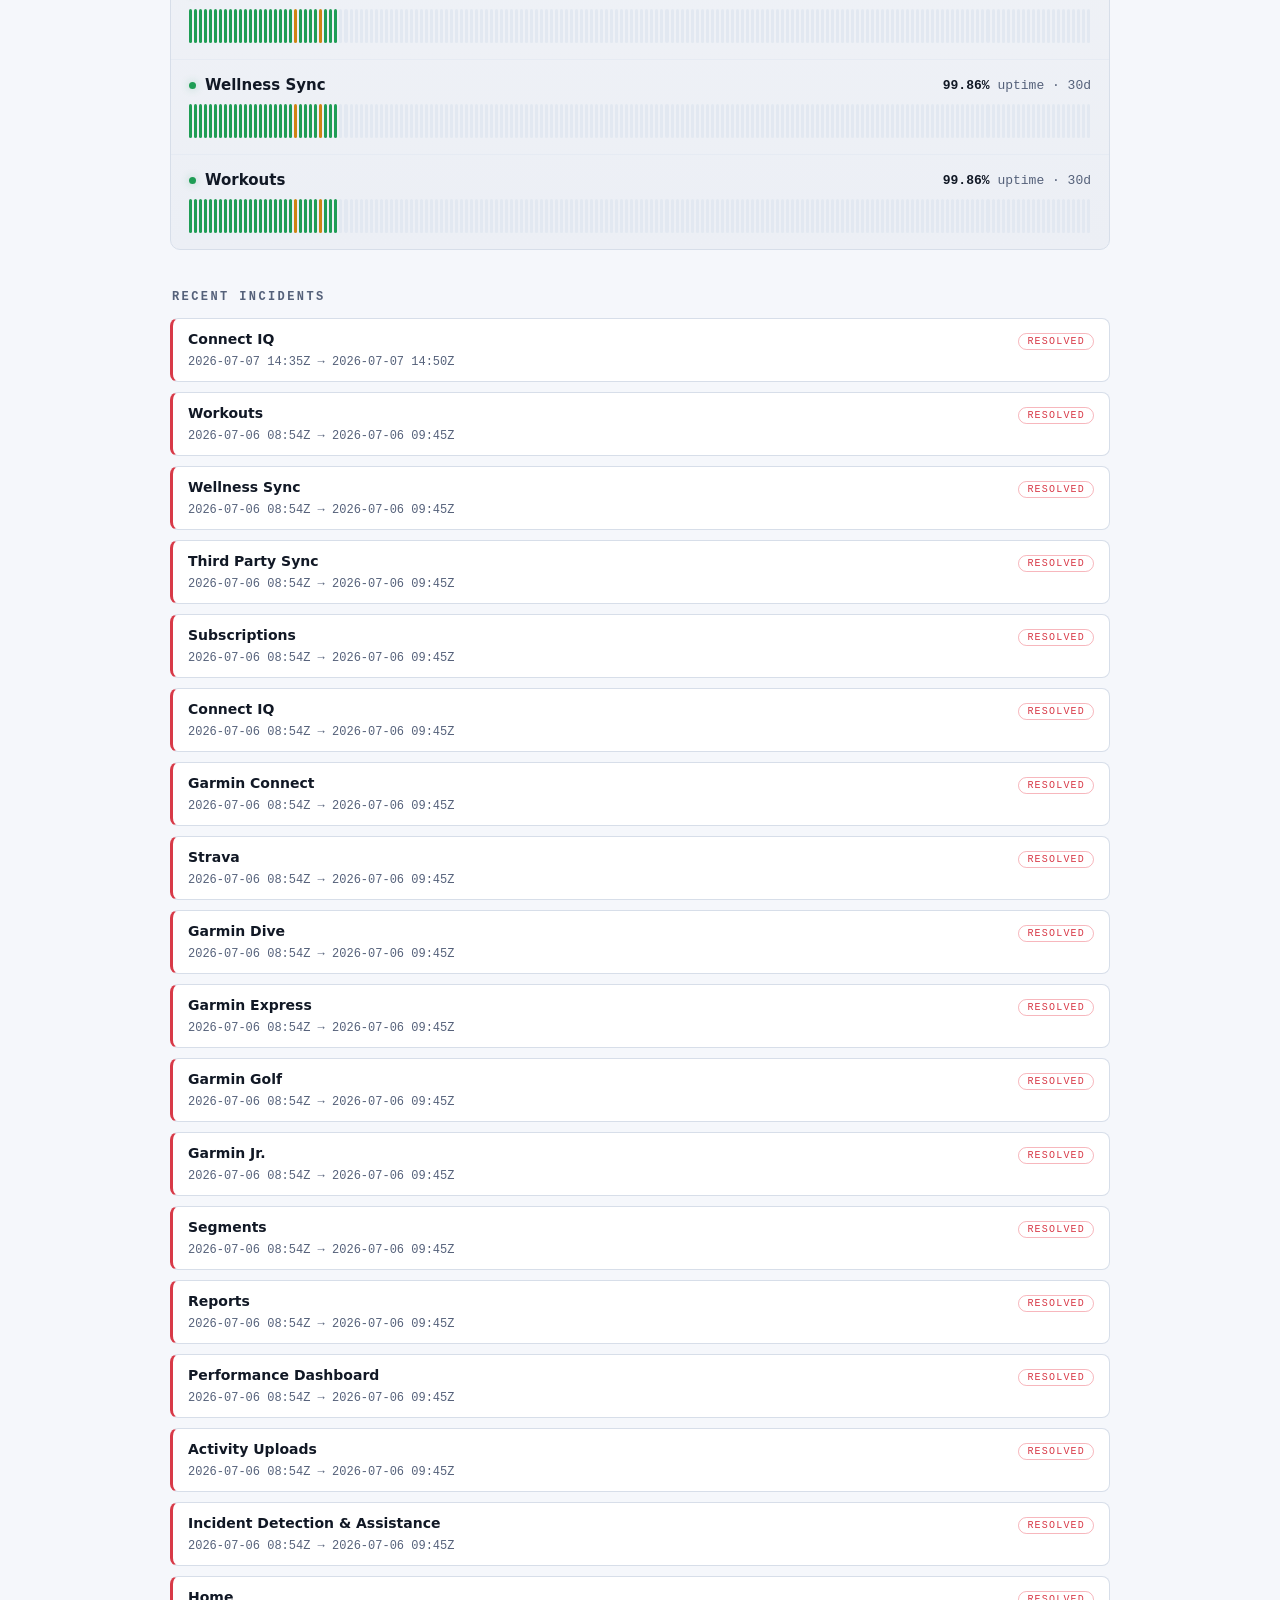
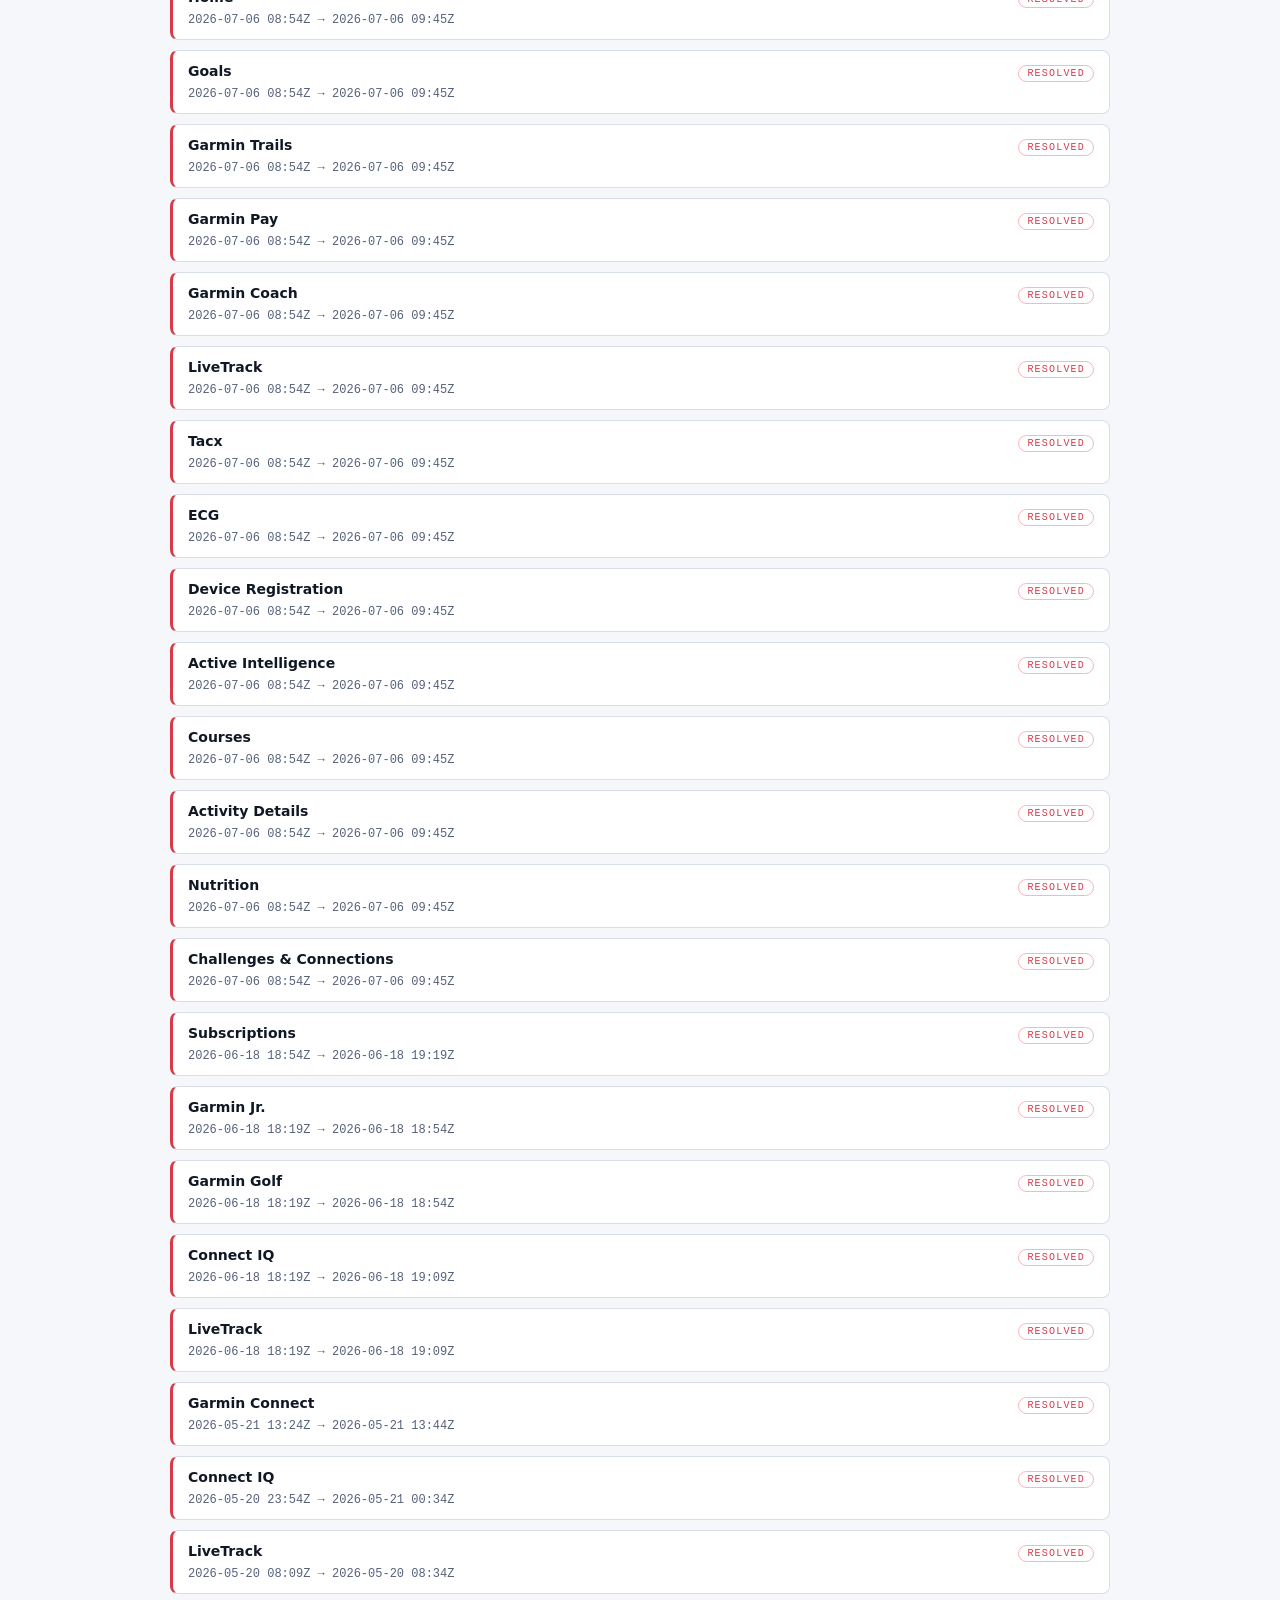
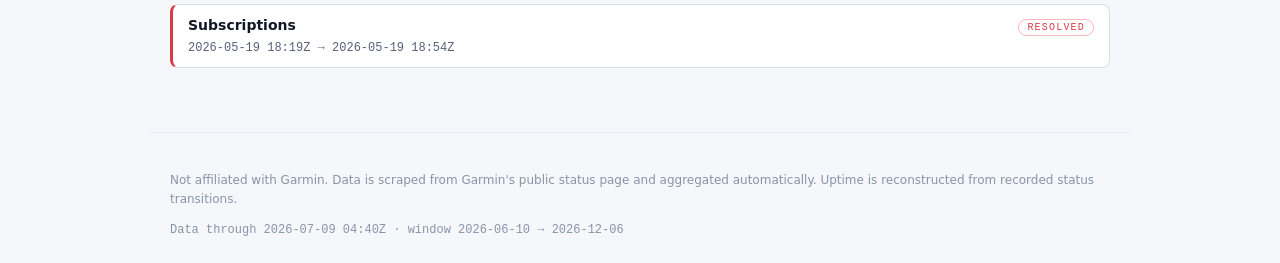
==== commit 3208656a: "publish status page" ====
--- a/index.html
+++ b/index.html
@@ -68,6 +68,15 @@
 
   <div class="tip" id="tip" role="tooltip" hidden></div>
 
+  <a class="viewsource" href="https://github.com/tamcore/garminstatus" target="_blank" rel="noopener"
+     aria-label="View source on GitHub — PRs welcome">
+    <svg viewBox="0 0 16 16" width="26" height="26" aria-hidden="true" fill="currentColor">
+      <path d="M8 0C3.58 0 0 3.58 0 8c0 3.54 2.29 6.53 5.47 7.59.4.07.55-.17.55-.38 0-.19-.01-.82-.01-1.49-2.01.37-2.53-.49-2.69-.94-.09-.23-.48-.94-.82-1.13-.28-.15-.68-.52-.01-.53.63-.01 1.08.58 1.23.82.72 1.21 1.87.87 2.33.66.07-.52.28-.87.51-1.07-1.78-.2-3.64-.89-3.64-3.95 0-.87.31-1.59.82-2.15-.08-.2-.36-1.02.08-2.12 0 0 .67-.21 2.2.82.64-.18 1.32-.27 2-.27.68 0 1.36.09 2 .27 1.53-1.04 2.2-.82 2.2-.82.44 1.1.16 1.92.08 2.12.51.56.82 1.27.82 2.15 0 3.07-1.87 3.75-3.65 3.95.29.25.54.73.54 1.48 0 1.07-.01 1.93-.01 2.2 0 .21.15.46.55.38A8.01 8.01 0 0 0 16 8c0-4.42-3.58-8-8-8Z"></path>
+    </svg>
+    <span class="viewsource__title">View source</span>
+    <span class="viewsource__sub">PRs welcome</span>
+  </a>
+
   <script src="app.js"></script>
 </body>
 </html>
--- a/style.css
+++ b/style.css
@@ -351,3 +351,35 @@
   .masthead__inner { flex-wrap: wrap; gap: 10px; }
   .masthead__right { width: 100%; justify-content: space-between; }
 }
+
+/* "View source" edge tab (hugs the right edge, rounded left) ----------- */
+.viewsource {
+  position: fixed; right: 0; top: 168px; z-index: 15;
+  display: inline-flex; flex-direction: column; align-items: center; gap: 8px;
+  min-width: 108px; padding: 16px 16px 20px;
+  border: 1px solid var(--line); border-right: 0;
+  border-radius: 16px 0 0 16px;
+  background: linear-gradient(180deg, var(--panel-2), var(--panel));
+  color: var(--text); text-decoration: none;
+  box-shadow: 0 18px 40px -20px rgba(0, 0, 0, 0.55);
+  transition: transform .15s ease, box-shadow .15s ease;
+}
+.viewsource:hover { transform: translateX(-3px); box-shadow: 0 22px 48px -18px rgba(0, 0, 0, 0.65); }
+.viewsource svg { color: var(--text); }
+.viewsource__title { font-weight: 650; font-size: 15px; line-height: 1.1; }
+.viewsource__sub {
+  font-family: var(--mono); font-size: 10px; letter-spacing: .16em;
+  text-transform: uppercase; color: var(--text-dim);
+}
+/* small notch/handle at the bottom center, like the reference */
+.viewsource::after {
+  content: ""; position: absolute; bottom: 0; left: 50%;
+  width: 12px; height: 12px; border-radius: 50%;
+  background: var(--panel); border: 1px solid var(--line);
+  transform: translate(-50%, 50%);
+}
+@media (max-width: 560px) {
+  .viewsource { top: auto; bottom: 16px; min-width: 82px; padding: 10px 10px 13px; gap: 4px; }
+  .viewsource svg { width: 20px; height: 20px; }
+  .viewsource__title { font-size: 13px; }
+}
